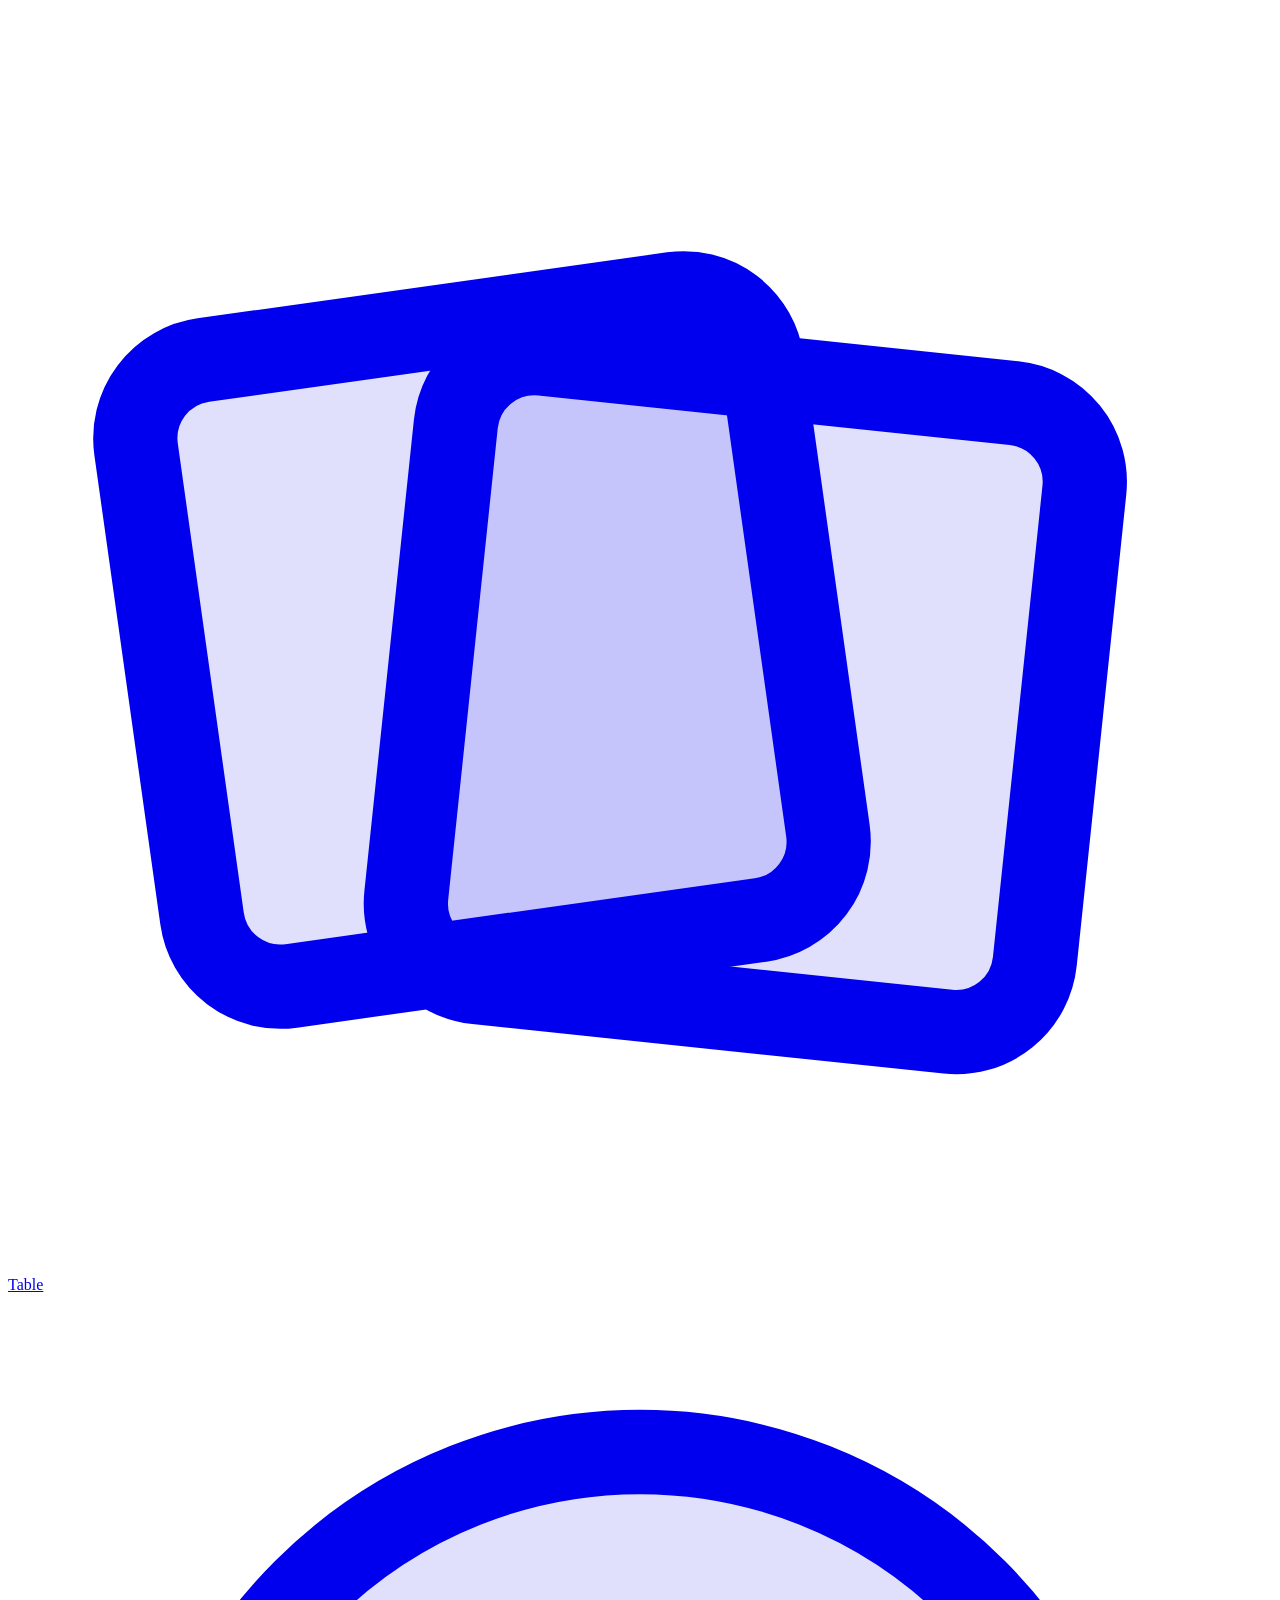
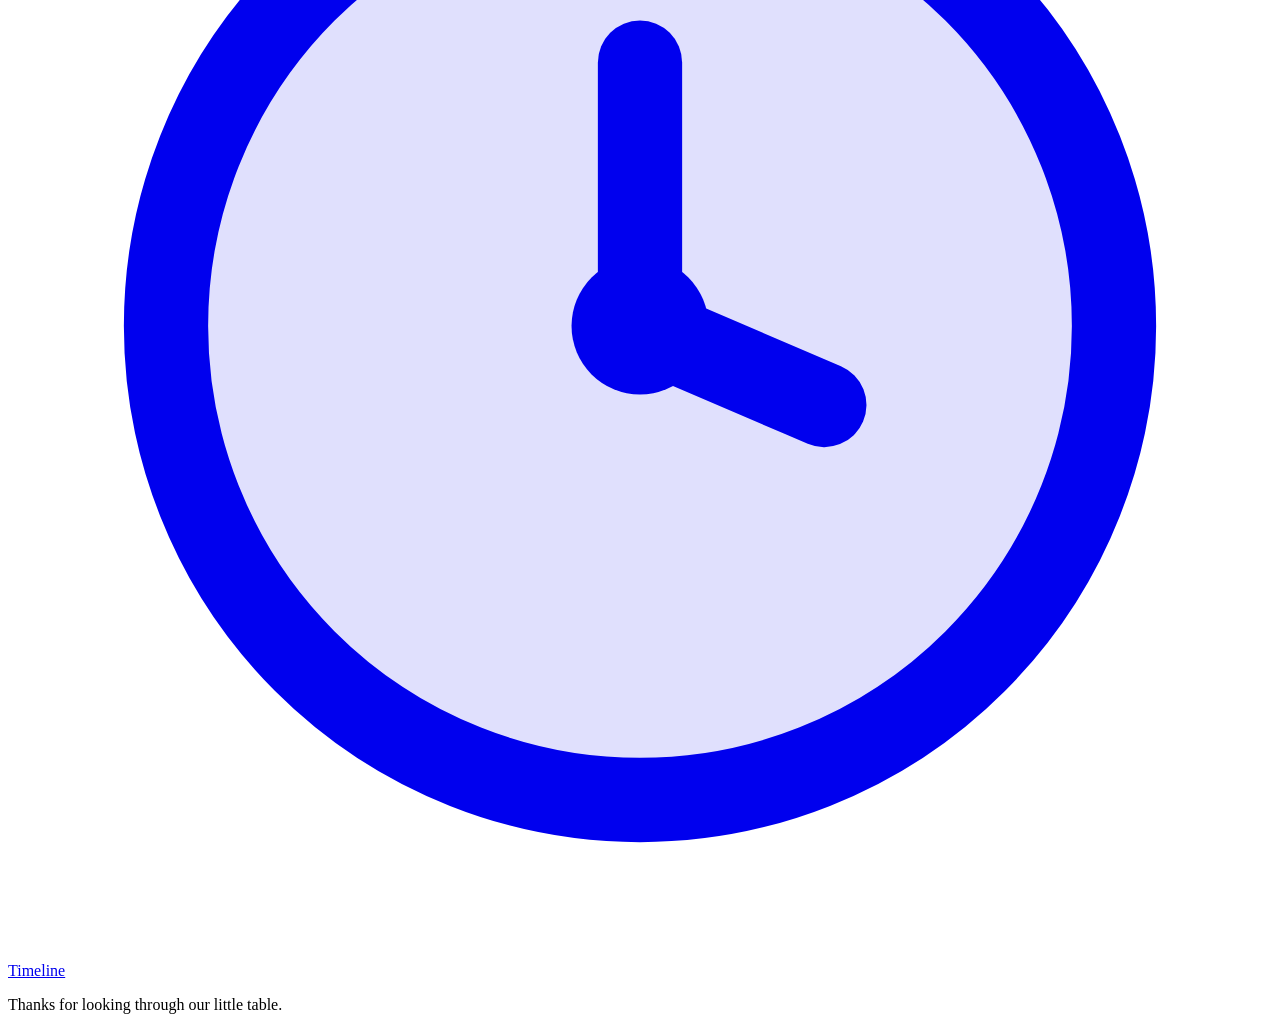
==== story.html @ a5b132f2 "Add files via upload" ====
<!DOCTYPE html>
<html lang="en">
<head>
<meta charset="UTF-8" />
<title>Our Little Table</title>
<script>
  var id = new URLSearchParams(location.search).get('id');
  location.replace('index.html#/story/' + (id || ''));
</script>
</head>
<body></body>
</html>
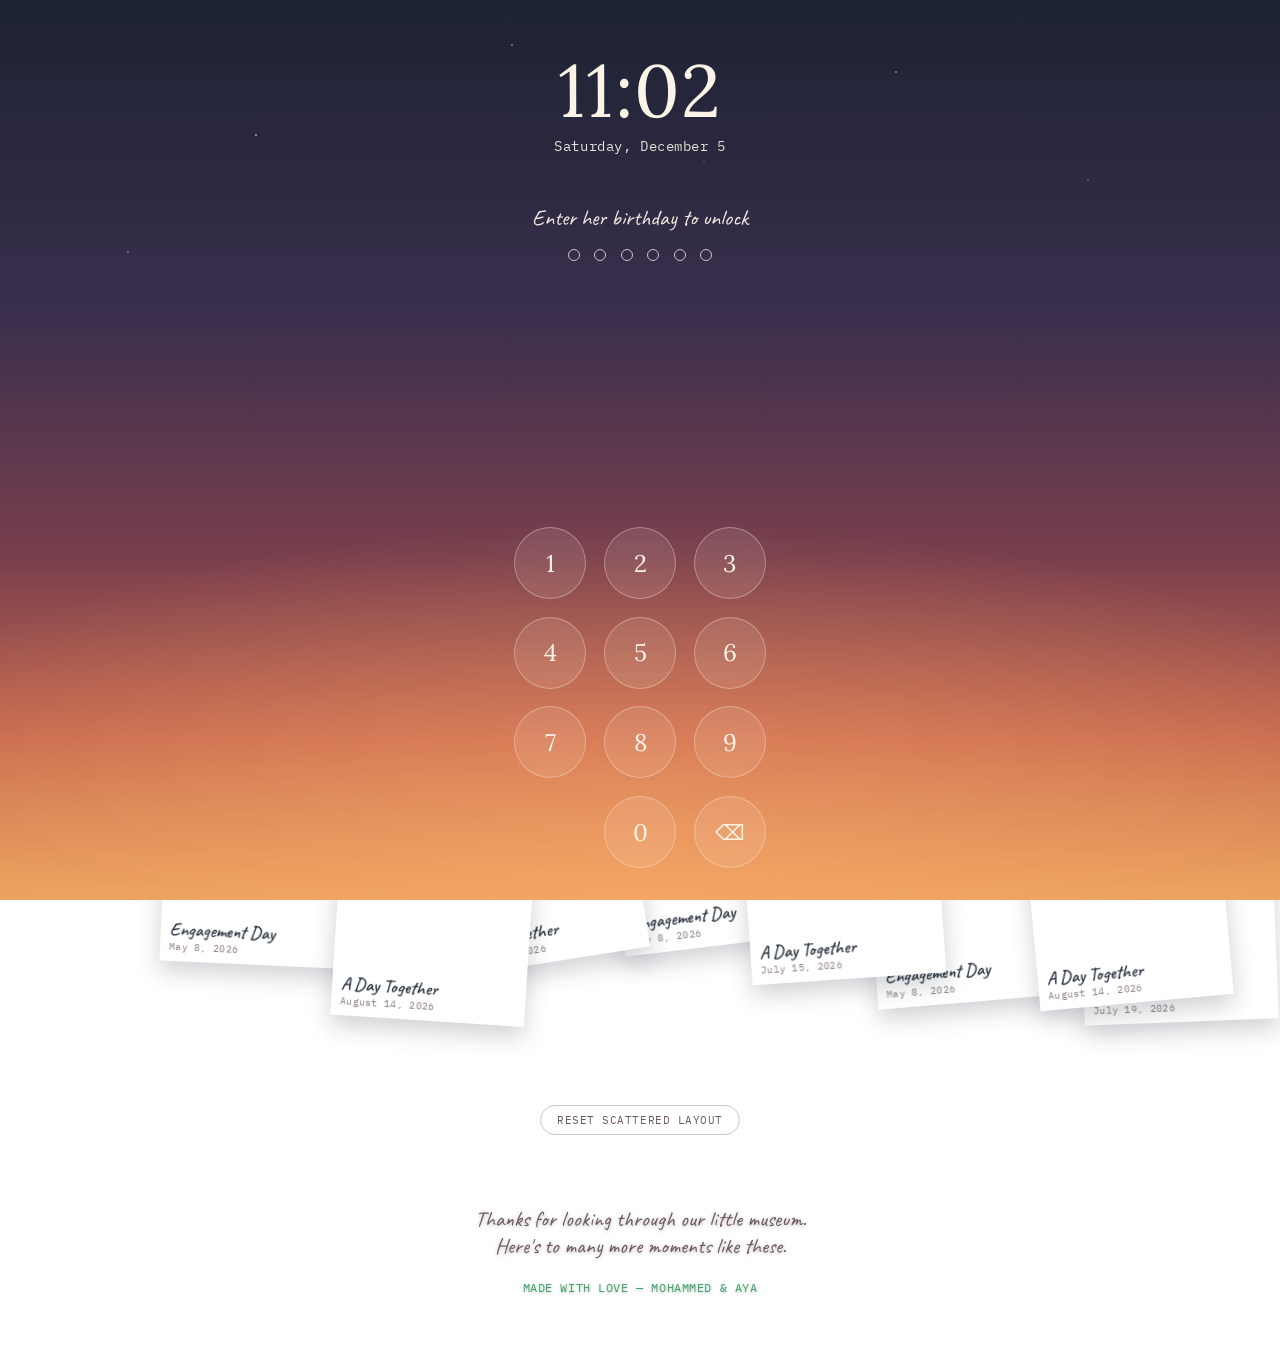
==== commit 0ad7fb47: "Add files via upload" ====
--- a/story.html
+++ b/story.html
@@ -2,7 +2,7 @@
 <html lang="en">
 <head>
 <meta charset="UTF-8" />
-<title>Our Little Table</title>
+<title>The 24th Edition</title>
 <script>
   var id = new URLSearchParams(location.search).get('id');
   location.replace('index.html#/story/' + (id || ''));
